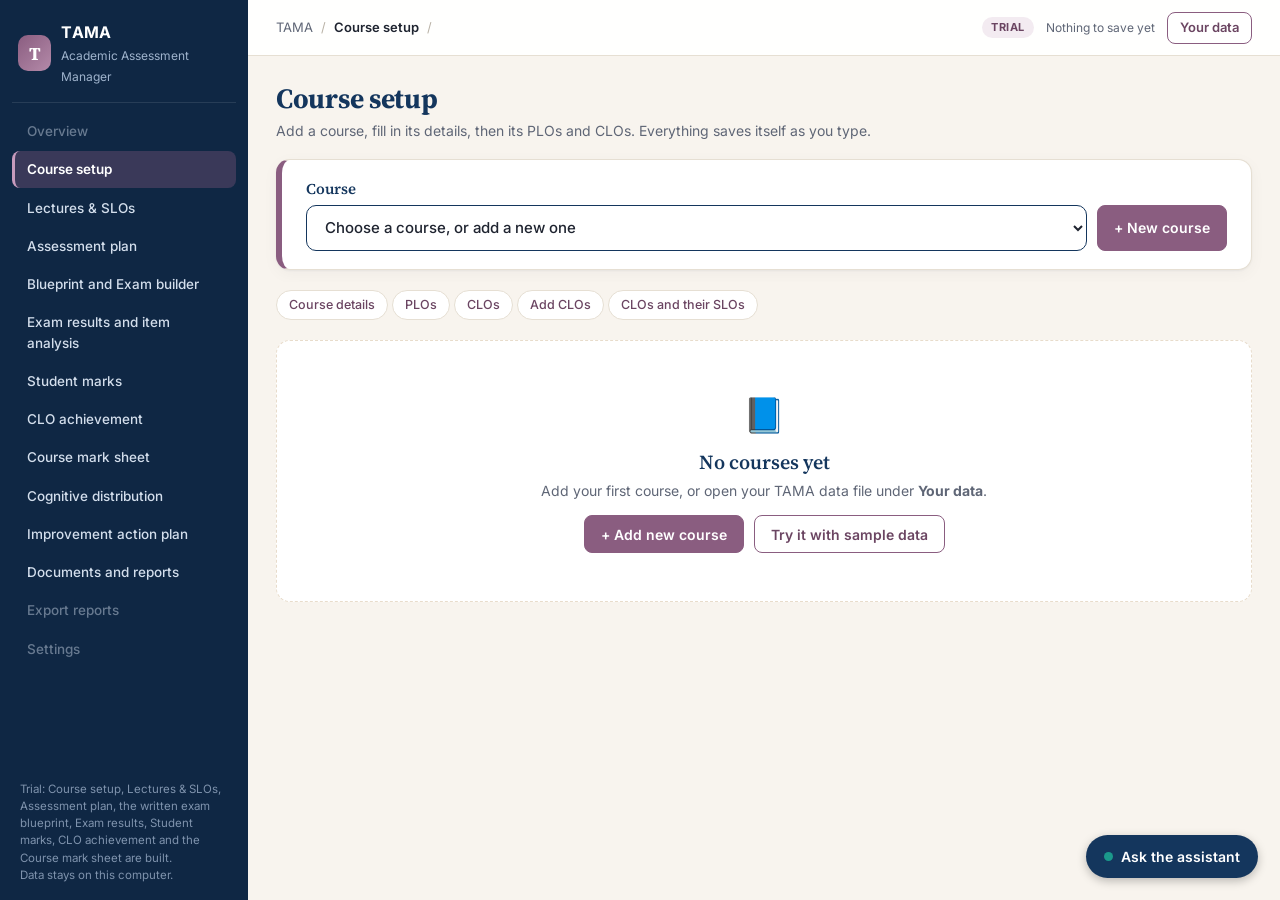
==== course-setup-trial/index.html @ 43a91ff8 "Trial: Documents and reports page Co-Authored-By: Claude Opus 5.5 <noreply@anthropic.com> Claude-Ses" ====
<!doctype html>
<html lang="en">
<head>
<meta charset="utf-8">
<meta name="viewport" content="width=device-width, initial-scale=1">
<title>TAMA</title>
<meta name="description" content="Trial rebuild of TAMA's Course setup page as a standalone website.">
<link rel="preconnect" href="https://fonts.googleapis.com">
<link rel="preconnect" href="https://fonts.gstatic.com" crossorigin>
<link href="https://fonts.googleapis.com/css2?family=Inter:wght@400;500;600;700&family=Source+Serif+4:opsz,wght@8..60,600;8..60,700&display=swap" rel="stylesheet">
<link rel="stylesheet" href="styles.css?v=202611221710">
</head>
<body>
<aside class="side" id="side">
  <div class="brand">
    <div class="logo">T</div>
    <div><b>TAMA</b><span>Academic Assessment Manager</span></div>
  </div>
  <nav class="nav" aria-label="Pages">
    <a class="off" title="Not part of this trial">Overview</a>
    <a href="#course-setup" data-page="course-setup">Course setup</a>
    <a href="#lectures-slos" data-page="lectures-slos">Lectures &amp; SLOs</a>
    <a href="#assessment-plan" data-page="assessment-plan">Assessment plan</a>
    <a href="#exam-blueprint" data-page="exam-blueprint">Blueprint and Exam builder</a>
    <a href="#exam-results" data-page="exam-results">Exam results and item analysis</a>
    <a href="#student-marks" data-page="student-marks">Student marks</a>
    <a href="#clo-achievement" data-page="clo-achievement">CLO achievement</a>
    <a href="#mark-sheet" data-page="mark-sheet">Course mark sheet</a>
    <a href="#cognitive" data-page="cognitive">Cognitive distribution</a>
    <a href="#action-plan" data-page="action-plan">Improvement action plan</a>
    <a href="#documents" data-page="documents">Documents and reports</a>
    <a class="off" title="Not part of this trial">Export reports</a>
    <a class="off" title="Not part of this trial">Settings</a>
  </nav>
  <div class="side-foot">Trial: Course setup, Lectures &amp; SLOs, Assessment plan, the written exam blueprint, Exam results, Student marks, CLO achievement and the Course mark sheet are built.<br>Data stays on this computer.</div>
</aside>
<div class="scrim" onclick="document.body.classList.remove('nav-open')"></div>

<div class="main">
  <header class="top">
    <button class="menu-btn" id="menu-btn" aria-label="Menu">☰</button>
    <div class="crumbs"><span>TAMA</span><span class="sep">/</span><b id="crumb-page">Course setup</b><span class="sep" id="crumb-sep">/</span><span id="crumb-course"></span></div>
    <div class="top-right">
      <span class="trial-tag">Trial</span>
      <span class="save-state" id="save-state"></span>
      <button class="btn sm" id="btn-data">Your data</button>
    </div>
  </header>

  <div class="page">
    <div class="page-head">
      <h1 id="page-title">Course setup</h1>
      <p id="page-sub"></p>
    </div>
    <section class="card picker" id="picker"></section>
    <nav class="jump" id="jump" hidden></nav>
    <div id="content"></div>
  </div>
</div>

<div class="panel-wrap" id="data-panel" hidden>
  <div class="panel" role="dialog" aria-label="Your data">
    <div class="panel-head"><h3>Your data</h3><button class="icon-btn" id="data-close" aria-label="Close">×</button></div>
    <div id="data-body"></div>
  </div>
</div>
<div class="toasts" id="toasts" aria-live="polite"></div>
<button class="help-btn" id="help-btn" title="Not sure how to do something? Get the steps for this page and answers to common questions."><span class="dot"></span>Ask the assistant</button>
<div class="panel-wrap" id="help-wrap" hidden>
  <div class="panel help-panel" role="dialog" aria-label="Ask the assistant">
    <div class="panel-head"><h3>Ask the assistant</h3><button class="icon-btn" id="help-close" aria-label="Close">×</button></div>
    <div id="help-body"></div>
  </div>
</div>

<script src="js/util.js?v=202611221710"></script>
<script src="js/store.js?v=202611221710"></script>
<script src="js/links.js?v=202611221710"></script>
<script src="js/importer.js?v=202611221710"></script>
<script src="js/charts.js?v=202611221710"></script>
<script src="js/app.js?v=202611221710"></script>
<script src="js/plos.js?v=202611221710"></script>
<script src="js/clos.js?v=202611221710"></script>
<script src="js/cloimport.js?v=202611221710"></script>
<script src="js/slos.js?v=202611221710"></script>
<script src="js/slopage.js?v=202611221710"></script>
<script src="js/plan.js?v=202611221710"></script>
<script src="js/blueprint.js?v=202611221710"></script>
<script src="js/questions.js?v=202611221710"></script>
<script src="js/qimport.js?v=202611221710"></script>
<script src="js/bpdownloads.js?v=202611221710"></script>
<script src="js/papertpl.js?v=202611221710"></script>
<script src="js/paperlayout.js?v=202611221710"></script>
<script src="js/qbank.js?v=202611221710"></script>
<script src="js/results.js?v=202611221710"></script>
<script src="js/marks.js?v=202611221710"></script>
<script src="js/charts2.js"></script>
<script src="js/suggest.js?v=202611221710"></script>
<script src="js/marksheet.js?v=202611221710"></script>
<script src="js/cloach.js?v=202611221710"></script>
<script src="js/cognitive.js?v=202611221710"></script>
<script src="js/actionplan.js?v=202611221710"></script>
<script src="js/docs.js?v=202611221710"></script>
<script src="js/helpdata.js?v=202611221710"></script>
<script src="js/ai.js?v=202611221710"></script>
</body>
</html>
---- course-setup-trial/styles.css ----
/* TAMA Course setup trial: navy, mauve and cream, in a clean side-menu platform layout. */
:root {
  --navy: #14365d; --navy-deep: #0f2744; --navy-soft: #2b4a6d;
  --mauve: #8a5d80; --mauve-dark: #6b4562; --mauve-tint: #f3ebf1;
  --cream: #f7f0e6; --cream-soft: #fbf7f1; --sand: #e8dccb;
  --ink: #1f2430; --soft: #5f6676; --line: #e6dfd3; --field: #cdc3b3;
  --card: #ffffff; --filled: #e9f0fa; --page: #f8f4ee;
  --ok: #2f6b4f; --warn: #8a6410;
  --radius: 14px; --shadow: 0 1px 2px rgba(20, 30, 50, .05), 0 4px 16px rgba(20, 30, 50, .04);
  --font: "Inter", "Segoe UI", system-ui, -apple-system, sans-serif;
  --serif: "Source Serif 4", Georgia, "Times New Roman", serif;
  color-scheme: light;
}
* { box-sizing: border-box; }
html, body { margin: 0; background: var(--page); color: var(--ink); font: 14px/1.5 var(--font); }
body { display: flex; min-height: 100vh; }
button, input, select, textarea { font: inherit; color: inherit; }
h1, h2, h3, h4 { margin: 0; }
code { background: var(--cream); padding: 1px 5px; border-radius: 4px; font-size: .9em; }

/* ---------- side menu */
.side { width: 248px; flex: none; background: var(--navy-deep); color: #d3deec; position: sticky; top: 0; height: 100vh; overflow-y: auto; display: flex; flex-direction: column; padding: 0 12px 16px; z-index: 30; }
.brand { display: flex; gap: 10px; align-items: center; padding: 20px 6px 16px; border-bottom: 1px solid rgba(255,255,255,.1); margin-bottom: 10px; }
.brand .logo { width: 36px; height: 36px; border-radius: 10px; background: linear-gradient(135deg, var(--mauve), #b48aa9); color: #fff; display: grid; place-items: center; font: 700 18px var(--serif); }
.brand b { display: block; color: #fff; font-size: 16px; letter-spacing: .02em; }
.brand span { font-size: 12px; color: #9fb3cc; }
.nav { display: flex; flex-direction: column; gap: 2px; }
.nav a { padding: 8px 12px; border-radius: 8px; border-left: 3px solid transparent; font-size: 13.5px; font-weight: 500; text-decoration: none; color: #d3deec; }
.nav a.off { opacity: .45; cursor: not-allowed; }
.nav a.on { background: rgba(138, 93, 128, .35); border-left-color: #c79bbd; color: #fff; font-weight: 600; }
.side-foot { margin-top: auto; font-size: 11.5px; color: #7f93ad; padding: 16px 8px 0; line-height: 1.5; }

/* ---------- top bar and page */
.main { flex: 1; min-width: 0; display: flex; flex-direction: column; }
.top { position: sticky; top: 0; z-index: 20; height: 56px; display: flex; align-items: center; gap: 12px; padding: 0 28px; background: rgba(255,255,255,.92); backdrop-filter: blur(6px); border-bottom: 1px solid var(--line); }
.menu-btn { display: none; border: 0; background: none; font-size: 20px; cursor: pointer; }
.crumbs { display: flex; gap: 8px; align-items: center; color: var(--soft); font-size: 13px; min-width: 0; white-space: nowrap; overflow: hidden; text-overflow: ellipsis; }
.crumbs b { color: var(--ink); font-weight: 600; }
.crumbs .sep { color: #b9b2a6; }
#crumb-course { color: var(--navy); font-weight: 600; overflow: hidden; text-overflow: ellipsis; }
#crumb-course:empty, #crumb-course:empty ~ * { display: none; }
.top-right { margin-left: auto; display: flex; align-items: center; gap: 12px; }
.trial-tag { background: var(--mauve-tint); color: var(--mauve-dark); font-size: 11px; font-weight: 700; padding: 2px 9px; border-radius: 99px; letter-spacing: .05em; text-transform: uppercase; }
.save-state { font-size: 12px; color: var(--soft); white-space: nowrap; }
.page { width: 100%; max-width: 1180px; margin: 0 auto; padding: 26px 28px 80px; }
.page-head { margin-bottom: 18px; }
.page-head h1 { font: 700 28px/1.2 var(--serif); color: var(--navy); letter-spacing: -.01em; }
.page-head p { margin: 4px 0 0; color: var(--soft); }

/* ---------- cards and section heads */
.card { background: var(--card); border: 1px solid var(--line); border-radius: var(--radius); box-shadow: var(--shadow); padding: 22px 24px; margin-bottom: 18px; scroll-margin-top: 70px; }
.sec-head { display: flex; justify-content: space-between; align-items: flex-start; gap: 12px; padding-bottom: 12px; margin-bottom: 16px; border-bottom: 1px solid var(--line); scroll-margin-top: 120px; }
.sec-head h2 { font: 600 20px/1.3 var(--serif); color: var(--navy); }
.sec-head .sub { margin: 3px 0 0; color: var(--soft); font-size: 13px; }
.count { background: var(--cream); color: var(--navy); font-weight: 600; font-size: 12px; border-radius: 99px; padding: 3px 11px; white-space: nowrap; }
h4 { font-size: 13.5px; font-weight: 600; color: var(--navy); margin: 18px 0 8px; }

/* course picker: the one bold element on the page */
.picker { padding: 18px 24px; border-left: 6px solid var(--mauve); }
.picker-lbl { display: block; font: 600 15px var(--serif); color: var(--navy); margin-bottom: 6px; }
.picker-row { display: flex; gap: 10px; }
.picker select { flex: 1; min-width: 0; min-height: 46px; border: 1.5px solid var(--navy); border-radius: 10px; padding: 0 14px; font-size: 15px; font-weight: 500; background: #fff; }
.picker select.chosen { background: var(--filled); }
.jump { position: sticky; top: 56px; z-index: 10; display: flex; gap: 4px; flex-wrap: wrap; padding: 8px 0 10px; margin: -6px 0 10px; background: linear-gradient(var(--page) 80%, transparent); }
.jump a { font-size: 12.5px; font-weight: 500; color: var(--mauve-dark); text-decoration: none; padding: 5px 12px; border-radius: 99px; background: #fff; border: 1px solid var(--line); }
.jump a:hover { border-color: var(--mauve); }

/* ---------- fields */
.grid { display: grid; gap: 12px 16px; margin-bottom: 12px; align-items: start; }
.grid.g1 { grid-template-columns: 1fr; }
.grid.g2 { grid-template-columns: repeat(2, minmax(0, 1fr)); }
.grid.g3 { grid-template-columns: repeat(3, minmax(0, 1fr)); }
.grid.g4 { grid-template-columns: repeat(4, minmax(0, 1fr)); }
.grid.tight { margin: 0; }
.grid.g-plo { grid-template-columns: minmax(120px, 1fr) 3fr auto; align-items: end; margin: 0; }
.grid.g-style { grid-template-columns: minmax(0, 1.3fr) auto minmax(0, 1.6fr); align-items: end; }
.grid.g-mode { grid-template-columns: auto minmax(0, 1fr); align-items: end; }
.grid.g-tg { grid-template-columns: minmax(0, 3fr) minmax(0, 2fr); gap: 20px; }
.fld { display: flex; flex-direction: column; gap: 5px; min-width: 0; }
.fld .lbl { font-size: 12.5px; font-weight: 600; color: var(--ink); letter-spacing: .005em; }
.req { color: var(--mauve); }
.hint { display: inline-grid; place-items: center; width: 15px; height: 15px; border-radius: 50%; background: var(--cream); color: var(--soft); font-size: 10px; font-style: normal; cursor: help; margin-left: 2px; }
.fld input, .fld select, .fld textarea, .cell {
  width: 100%; border: 1.5px solid var(--field); border-radius: 8px; background: #fff; padding: 8px 11px; min-height: 38px;
  transition: background-color .35s ease, border-color .15s ease, box-shadow .15s ease; outline: none; }
.fld textarea { resize: vertical; line-height: 1.5; }
.fld.filled input, .fld.filled select, .fld.filled textarea, .cell.filled, .fld.filled .chips { background: var(--filled); }
.fld input:hover, .fld select:hover, .fld textarea:hover, .cell:hover { border-color: #9a8f80; }
.fld input:focus, .fld select:focus, .fld textarea:focus, .cell:focus { border-color: var(--mauve); box-shadow: 0 0 0 3px rgba(138, 93, 128, .2); }
.fld.copied input, .fld.copied select, .fld.copied textarea { border: 2.5px solid var(--navy); }
.fld.locked input { color: #111; -webkit-text-fill-color: #111; opacity: 1; cursor: not-allowed; border-style: dashed; }
.fld.locked:not(.filled) input { background: var(--filled); color: var(--mauve); }
.fld-btn { display: flex; align-items: flex-end; }
.chips { display: flex; flex-wrap: wrap; gap: 6px; padding: 6px; min-height: 38px; border: 1.5px solid var(--field); border-radius: 8px; transition: background-color .35s ease; }
.chip { border: 1px solid var(--field); background: #fff; border-radius: 99px; padding: 3px 11px; font-size: 12.5px; cursor: pointer; }
.chip.on { background: var(--mauve); border-color: var(--mauve); color: #fff; }
.seg { display: inline-flex; border: 1.5px solid var(--field); border-radius: 9px; overflow: hidden; background: #fff; }
.seg button { border: 0; background: none; padding: 7px 13px; font-size: 13px; cursor: pointer; white-space: nowrap; }
.seg button + button { border-left: 1px solid var(--field); }
.seg button.on { background: var(--mauve); color: #fff; font-weight: 600; }
.mode-box { display: flex; flex-direction: column; gap: 5px; }
.mode-box .lbl { font-size: 12.5px; font-weight: 600; }
.tick { display: inline-flex; gap: 8px; align-items: center; margin: 6px 0; cursor: pointer; }
.tick[hidden] { display: none; }
.tick input { accent-color: var(--mauve); width: 16px; height: 16px; }

/* ---------- buttons */
.btn { display: inline-flex; align-items: center; justify-content: center; gap: 6px; min-height: 38px; padding: 0 16px; border-radius: 8px; border: 1.5px solid var(--mauve); background: #fff; color: var(--mauve-dark); font-weight: 600; cursor: pointer; white-space: nowrap; transition: background .15s, color .15s; text-decoration: none; }
.btn:hover:not(:disabled) { background: var(--mauve); color: #fff; }
.btn.primary { background: var(--mauve); color: #fff; }
.btn.primary:hover { background: var(--mauve-dark); border-color: var(--mauve-dark); }
.btn.ghost { border-color: transparent; background: transparent; }
.btn.ghost:hover { background: var(--mauve-tint); color: var(--mauve-dark); }
.btn.sm { min-height: 32px; padding: 0 12px; font-size: 13px; }
.btn:disabled { opacity: .45; cursor: not-allowed; }
.icon-btn { border: 0; background: none; cursor: pointer; font-size: 15px; padding: 4px 6px; border-radius: 6px; opacity: .6; }
.icon-btn:hover { opacity: 1; background: var(--cream); }
.row-btns { display: flex; gap: 10px; flex-wrap: wrap; align-items: center; margin-top: 10px; }
.row-btns.end { justify-content: flex-end; }
.row-btns.between { justify-content: space-between; align-items: flex-start; }
.file-btn { position: relative; }

/* ---------- messages (text only: no red) */
.note { color: var(--soft); font-size: 13px; margin: 6px 0 10px; }
.muted { color: var(--soft); font-weight: 400; }
.warn-text { color: var(--warn); font-size: 13px; margin: 6px 0; }
.warn-text::before { content: "⚠ "; }
.ok-text { color: var(--ok); font-size: 13px; margin: 6px 0; }
.info-box, .ok-box, .warn-box { display: flex; gap: 12px; align-items: center; justify-content: space-between; flex-wrap: wrap; border-radius: 10px; padding: 10px 14px; margin: 8px 0 12px; font-size: 13px; }
.info-box { background: var(--cream-soft); border: 1px solid var(--sand); }
.ok-box { background: #eef6f1; border: 1px solid #cfe5d8; color: var(--ok); }
.warn-box { display: block; background: #fdf7e8; border: 1px solid #efe0b6; color: var(--warn); }
.warn-box ul { margin: 4px 0 0; padding-left: 20px; }
.copy-box { background: var(--cream-soft); border: 1px solid var(--sand); border-radius: 12px; padding: 14px 16px; margin-bottom: 16px; display: grid; gap: 8px; }
.copy-box .fld { max-width: 520px; }
.add-box { background: var(--cream-soft); border: 1px solid var(--sand); border-radius: 12px; padding: 14px 16px; margin-bottom: 16px; }
.add-title { font-weight: 600; color: var(--navy); margin-bottom: 8px; font-size: 13.5px; }
.empty-state { text-align: center; padding: 48px 20px; background: #fff; border: 1px dashed var(--sand); border-radius: var(--radius); }
.empty-state .empty-icon { font-size: 34px; }
.empty-state h3 { font: 600 20px var(--serif); color: var(--navy); margin: 8px 0 4px; }
.empty-state p { color: var(--soft); margin: 0 0 14px; }
.empty-state .row-btns { justify-content: center; }
.danger-zone summary { cursor: pointer; color: var(--soft); font-size: 13px; padding: 9px 4px; }
.danger-zone[open] { background: var(--cream-soft); border: 1px solid var(--sand); border-radius: 10px; padding: 0 14px 12px; max-width: 460px; }

/* ---------- tables: every column visible, long text wraps, no red */
.tbl { width: 100%; border-collapse: separate; border-spacing: 0; table-layout: fixed; border: 1px solid var(--line); border-radius: 10px; overflow: hidden; margin: 6px 0 8px; font-size: 13px; }
.tbl th { background: var(--cream); color: var(--navy); font-weight: 600; text-align: left; padding: 8px 8px; font-size: 12px; line-height: 1.3; vertical-align: bottom; white-space: normal; word-break: normal; overflow-wrap: anywhere; border-bottom: 1px solid var(--line); }
.tbl td { padding: 5px 6px; border-bottom: 1px solid #f0ebe2; vertical-align: top; overflow-wrap: anywhere; }
.tbl tr:last-child td { border-bottom: 0; }
.tbl td.num, .tbl th.num { text-align: right; }
.tbl td.ctr { text-align: center; vertical-align: middle; }
.tbl td.wrap { white-space: pre-wrap; }
.tbl td.ro { color: var(--ink); padding-top: 9px; }
.tbl tr.total td { font-weight: 600; background: var(--cream-soft); }
.tbl .num-in { text-align: right; padding: 7px 6px; }
.tbl .cell { min-height: 34px; padding: 6px 7px; font-size: 13px; border-width: 1px; border-color: transparent; background: transparent; }
.tbl .cell.filled { background: var(--filled); }
.tbl .cell:not(.filled):not(select) { background: #fff; border-color: var(--line); }   /* empty cells: white box, still clearly typeable */
.tbl .cell:hover { border-color: var(--field); }
.tbl .cell:focus { border-color: var(--mauve); background: #fff; }
.tbl textarea.cell { resize: none; overflow: hidden; line-height: 1.45; display: block; }
.tbl select.cell { padding: 6px 2px; }
.tbl input.cell::-webkit-calendar-picker-indicator { display: none !important; }
.tbl input.cell[list] { text-overflow: clip; }
.tbl td.num:first-child { color: var(--soft); padding-top: 11px; }
.locked-id { display: block; padding: 7px 6px; font-weight: 600; color: #111; }
.confirm-row td { background: #fdf7e8; }
.tbl select.cell.no-clo, .no-clo-text { color: var(--mauve); font-weight: 700; }
.nc-tick { accent-color: var(--mauve); width: 17px; height: 17px; margin-top: 8px; }
.nav a[href] { cursor: pointer; }
.nav a:not(.on):not(.off):hover { background: rgba(255,255,255,.08); }
.confirm-row .btn { margin-left: 6px; }
.raw { max-height: 360px; overflow: auto; margin: 6px 0 12px; }
.raw .tbl { table-layout: auto; }

/* ---------- Add CLOs box */
.add-clos > summary { list-style: none; cursor: pointer; font: 600 17px var(--serif); color: var(--navy); display: flex; align-items: center; gap: 10px; }
.add-clos > summary::-webkit-details-marker { display: none; }
.add-clos > summary .plus { width: 28px; height: 28px; display: grid; place-items: center; border-radius: 8px; background: var(--mauve); color: #fff; font: 600 16px var(--font); }
.add-clos > summary .muted { font: 400 13px var(--font); }
.add-clos[open] > summary { margin-bottom: 14px; padding-bottom: 12px; border-bottom: 1px solid var(--line); }
.tabs { display: flex; gap: 4px; border-bottom: 1px solid var(--line); margin-bottom: 14px; flex-wrap: wrap; }
.tabs button { border: 0; background: none; padding: 9px 14px; cursor: pointer; font-weight: 500; color: var(--soft); border-bottom: 2.5px solid transparent; margin-bottom: -1px; }
.tabs button.on { color: var(--mauve-dark); border-bottom-color: var(--mauve); font-weight: 600; }
.drop { border: 1.5px dashed var(--field); border-radius: 12px; padding: 18px; text-align: center; background: var(--cream-soft); margin: 10px 0; display: flex; gap: 10px; align-items: center; justify-content: center; flex-wrap: wrap; }
.drop.over { border-color: var(--mauve); background: var(--mauve-tint); }

/* ---------- charts */
.charts { margin-top: 14px; }
.chart-card { border: 1px solid var(--line); border-radius: 12px; padding: 14px 16px; background: #fff; min-width: 0; }
.chart-title { font-weight: 600; font-size: 13.5px; color: var(--navy); margin-bottom: 6px; }
.chart-title span { color: var(--soft); font-weight: 400; }
.chart-empty { color: var(--soft); font-size: 13px; padding: 16px; border: 1px dashed var(--line); border-radius: 12px; }
.donut-wrap { display: flex; align-items: center; gap: 12px; }
.donut { width: 210px; max-width: 55%; flex: none; }
.donut-total { font: 700 22px var(--serif); fill: var(--navy); }
.chart-lbl { font-size: 11px; fill: #3b4a5f; }
.legend { list-style: none; padding: 0; margin: 0; font-size: 12.5px; display: grid; gap: 4px; }
.legend .dot { display: inline-block; width: 10px; height: 10px; border-radius: 50%; margin-right: 7px; vertical-align: -1px; }
.bars { width: 100%; height: auto; }
.bars .gl { stroke: #ece6dc; }
.bars .axis { font-size: 11.5px; fill: #3b4a5f; }
.axis-title { text-align: center; font-size: 12px; color: var(--soft); }

/* ---------- data panel and toasts */
.panel-wrap { position: fixed; inset: 0; background: rgba(15, 39, 68, .35); z-index: 50; display: flex; justify-content: flex-end; }
.panel-wrap[hidden] { display: none; }
.panel { width: min(440px, 100%); height: 100%; overflow-y: auto; background: #fff; padding: 22px 24px; box-shadow: -8px 0 30px rgba(0,0,0,.12); }
.panel-head { display: flex; justify-content: space-between; align-items: center; margin-bottom: 8px; }
.panel-head h3 { font: 600 20px var(--serif); color: var(--navy); }
.panel h4 { margin-top: 20px; }
.panel .btn { margin: 4px 6px 4px 0; }
.panel-box { background: var(--cream-soft); border: 1px solid var(--sand); border-radius: 10px; padding: 10px 14px; }
.toasts { position: fixed; right: 20px; bottom: 20px; display: flex; flex-direction: column; gap: 8px; z-index: 60; max-width: min(420px, calc(100vw - 32px)); }
.toast { display: flex; gap: 10px; align-items: flex-start; background: var(--navy); color: #fff; border-radius: 10px; padding: 11px 12px 11px 14px; box-shadow: 0 8px 24px rgba(0,0,0,.18); font-size: 13px; animation: tin .2s ease; transition: opacity .5s, transform .5s; }
.toast.warn { background: #5b4313; }
.toast.out { opacity: 0; transform: translateY(6px); }
.toast .ti { flex: none; width: 20px; height: 20px; border-radius: 50%; display: grid; place-items: center; background: rgba(255,255,255,.18); font-weight: 700; font-size: 12px; }
.toast button { margin-left: auto; border: 0; background: none; color: #fff; opacity: .7; cursor: pointer; font-size: 16px; line-height: 1; }
@keyframes tin { from { opacity: 0; transform: translateY(8px); } }

/* ---------- Assessment plan */
.grid.g-tot { grid-template-columns: minmax(0, 200px) minmax(0, 1fr); align-items: start; }
.warn-text.inline { display: inline; margin: 0 0 0 6px; }
.tot-line { margin: 8px 0 0; font-size: 13px; }
.tbl .calc { display: block; padding: 7px; color: var(--ink); font-size: 13px; }
.tbl tr.total-row td { background: var(--cream-soft); font-size: 13px; padding-top: 9px; padding-bottom: 9px; }
.tbl tr.new-row td { background: #fcfbf8; }
.tbl td.b { font-weight: 700; }
.plan-tbl th.mth { font-size: 12px; line-height: 1.25; text-align: center; word-break: normal; overflow-wrap: break-word; }
.plan-wrap { position: relative; }
.plan-wrap.scroll { overflow-x: auto; border-radius: 10px; cursor: grab; scrollbar-width: thin; }
.plan-wrap.scroll.dragging { cursor: grabbing; user-select: none; }
.plan-wrap.scroll .plan-tbl { margin: 0; overflow: visible; }
.plan-tbl.scroll th.mth { vertical-align: bottom; padding: 8px 10px; }
.plan-tbl .stick { position: sticky; z-index: 1; background: #fff; }
.plan-tbl th.stick { background: var(--cream); z-index: 2; }
.plan-tbl .stick-last { box-shadow: 6px 0 6px -4px rgba(20, 54, 93, .18); }
.plan-tbl.vertical th.mth { height: 210px; vertical-align: bottom; padding: 6px 2px; }
.plan-tbl.vertical th.mth span { writing-mode: vertical-rl; transform: rotate(180deg); display: inline-block; max-height: 200px; text-align: left; line-height: 1.15; white-space: normal; }
.scroll-hint { margin-top: 4px; }
.plan-tbl .words { word-break: normal; overflow-wrap: break-word; hyphens: manual; }   /* whole words, never split letters */
.plan-tbl td, .plan-tbl th { padding-left: 4px; padding-right: 4px; }
.plan-tbl td.tk { vertical-align: middle; }
.plan-tbl input[type=checkbox], .ptick { accent-color: var(--mauve); width: 18px; height: 18px; cursor: pointer; }
.plan-tbl tbody tr:hover td { background: var(--cream-soft); }
.cols-grid { margin-top: 4px; }
.col-box { border: 1px solid var(--line); border-radius: 10px; padding: 12px 14px; background: #fff; }
.col-box h4 { margin: 0 0 8px; }
.sum-grid { align-items: start; }
.sum-box { border: 1px solid var(--line); border-radius: 10px; padding: 0 12px; margin: 8px 0; background: #fff; }
.sum-box > summary { cursor: pointer; padding: 10px 0; font-weight: 600; color: var(--navy); }
.sum-box[open] > summary { border-bottom: 1px solid var(--line); margin-bottom: 8px; }
.sum-box .tbl { margin-bottom: 10px; }
.sum-tbl { table-layout: auto; }
.sum-tbl td, .sum-tbl th { font-size: 13px; word-break: normal; overflow-wrap: normal; }
.sum-tbl.kind-tbl { table-layout: fixed; }
.sum-tbl select.cell { font-size: 12px; }

/* ---------- Ask the assistant */
.help-btn { position: fixed; right: max(22px, env(safe-area-inset-right, 0px)); bottom: max(22px, env(safe-area-inset-bottom, 0px)); z-index: 40; display: inline-flex; align-items: center; gap: 8px; border: 0; border-radius: 24px; padding: 11px 18px; background: var(--navy); color: #fff; font-weight: 600; box-shadow: 0 3px 10px rgba(0,0,0,.25); cursor: pointer; }
.help-btn:hover { background: #1f5f8b; }
.help-btn .dot { width: 9px; height: 9px; border-radius: 50%; background: #1b998b; }
body.panel-open .help-btn { display: none; }
.toasts { bottom: 78px; }
.help-panel { width: min(560px, 100%); }
.help-steps { padding-left: 20px; margin: 0; display: grid; gap: 4px; }
.faq { border: 1px solid var(--line); border-radius: 10px; padding: 0 12px; margin: 6px 0; background: #fff; }
.faq summary { cursor: pointer; padding: 9px 0; font-weight: 500; }
.faq p { margin: 0 0 10px; color: var(--ink); }
.faq[open] { background: var(--cream-soft); }
.help-hits { display: grid; gap: 8px; margin: 10px 0; }
.hit { border-left: 3px solid var(--mauve); padding: 4px 0 4px 12px; }
.hit p { margin: 4px 0 0; }
.hit-page { display: block; color: var(--mauve); font-size: 12px; }
.ai-answer { background: var(--mauve-tint); border-radius: 10px; padding: 12px 14px; margin: 10px 0; }
.ai-answer div { margin-top: 6px; }

/* topics: the 'Not covered' word next to the tick shows on phones only */
.nc-lab { display: inline-flex; align-items: center; gap: 6px; cursor: pointer; }
.nc-word { display: none; font-size: 12px; }

/* ---------- narrow screens */
@media (max-width: 1000px) {
  .grid.g4 { grid-template-columns: repeat(2, minmax(0, 1fr)); }
  .grid.g-tg, .grid.g-style, .grid.g-mode { grid-template-columns: minmax(0, 1fr); }
}
@media (max-width: 860px) {
  .side { position: fixed; left: 0; top: 0; transform: translateX(-100%); transition: transform .2s; }
  body.nav-open .side { transform: none; }
  body.nav-open .scrim { position: fixed; inset: 0; background: rgba(0,0,0,.3); z-index: 25; }
  .menu-btn { display: block; }
  .top { padding: 0 16px; }
  .page { padding: 18px 16px 80px; }
  .grid.g3, .grid.g2, .grid.g-plo { grid-template-columns: minmax(0, 1fr); }
  .btn { white-space: normal; text-align: center; }
  .card { padding: 18px 16px; }
  .save-state { display: none; }
  .picker-row { flex-direction: column; }
  .tbl { font-size: 12px; }
  .link-tbl col { width: auto !important; }
  .link-tbl col:nth-child(3) { width: 26% !important; }
  .tbl th, .tbl td { padding-left: 4px; padding-right: 4px; }
  .clo-tbl, .clo-tbl tbody, .clo-tbl tr, .clo-tbl td { display: block; width: 100%; }
  .clo-tbl colgroup, .clo-tbl thead, .clo-tbl tr[hidden] { display: none; }
  .clo-tbl tr[data-i] { display: grid; grid-template-columns: repeat(3, 1fr); gap: 4px; padding: 8px; border-bottom: 1px solid var(--line); }
  .clo-tbl tr[data-i] td:nth-child(4) { grid-column: 1 / -1; }
  .slo-tbl, .slo-tbl tbody, .slo-tbl tr, .slo-tbl td { display: block; width: 100%; }
  .slo-tbl colgroup, .slo-tbl thead, .slo-tbl tr[hidden] { display: none; }
  .slo-tbl tr[data-i] { display: grid; grid-template-columns: 1fr 1fr 1fr auto; gap: 4px 6px; padding: 8px 4px; border-bottom: 1px solid var(--line); }
  .slo-tbl tr[data-i] td { border: 0; padding: 0; }
  .slo-tbl tr[data-i] td:nth-child(2) { order: 1; } .slo-tbl tr[data-i] td:nth-child(4) { order: 2; } .slo-tbl tr[data-i] td:nth-child(8) { order: 3; } .slo-tbl tr[data-i] td:nth-child(9) { order: 4; align-self: end; }
  .slo-tbl tr[data-i] td:nth-child(1) { order: 5; grid-column: 1 / 2; } .slo-tbl tr[data-i] td:nth-child(3) { order: 6; grid-column: 2 / -1; }
  .slo-tbl tr[data-i] td:nth-child(5) { order: 7; grid-column: 1 / -1; }
  .slo-tbl tr[data-i] td:nth-child(6) { order: 8; grid-column: 1 / 3; } .slo-tbl tr[data-i] td:nth-child(7) { order: 9; grid-column: 3 / -1; }
  .slo-tbl td[data-l]::before { content: attr(data-l); display: block; font-size: 11px; color: var(--muted, #666); margin-bottom: 2px; }
  .slo-tbl tr.confirm-row:not([hidden]) { display: block; padding: 8px 4px; }
  .seg { display: flex; flex-wrap: wrap; max-width: 100%; }
  .seg button { white-space: normal; flex: 1 1 auto; }
  .seg button + button { border-left: 0; border-top: 1px solid var(--field); }
  .top-tbl, .top-tbl tbody, .top-tbl tr, .top-tbl td { display: block; width: 100%; }
  .top-tbl colgroup, .top-tbl thead { display: none; }
  .top-tbl tr[data-t] { display: grid; grid-template-columns: 1fr auto; gap: 4px 8px; padding: 8px 4px; border-bottom: 1px solid var(--line); }
  .top-tbl tr[data-t] td { border: 0; padding: 0; }
  .top-tbl tr[data-t] td[data-l] { grid-column: 1 / -1; }
  .top-tbl td.ro { font-weight: 600; }
  .top-tbl td[data-l]::before { content: attr(data-l); display: block; font-size: 11px; color: var(--muted, #666); margin-bottom: 2px; }
  .top-tbl .nc-word { display: inline; }
  .top-tbl td[data-l] .cell, .slo-tbl td[data-l] .cell { border: 1px solid var(--line); border-radius: 6px; min-height: 34px; }
  .top-tbl tr[data-t]:not(.nc-on) td[data-l] { display: none; }
  .grid.g-tot { grid-template-columns: 1fr; }
  .g-tbl, .g-tbl tbody, .g-tbl tr, .g-tbl td, .f-tbl, .f-tbl tbody, .f-tbl tr, .f-tbl td, .plan-tbl, .plan-tbl tbody, .plan-tbl tr, .plan-tbl td, .sum-tbl, .sum-tbl tbody, .sum-tbl tr, .sum-tbl td { display: block; width: 100%; }
  .g-tbl colgroup, .g-tbl thead, .f-tbl colgroup, .f-tbl thead, .plan-tbl colgroup, .plan-tbl thead, .sum-tbl colgroup, .sum-tbl thead, .g-tbl tr[hidden], .f-tbl tr[hidden] { display: none; }
  .g-tbl tr[data-i] { display: grid; grid-template-columns: 64px 1fr 1fr 40px; gap: 4px 6px; padding: 8px 4px; border-bottom: 1px solid var(--line); background: none; }
  .g-tbl tr[data-i] td { border: 0; padding: 0; background: none; }
  .g-tbl tr[data-i] td:nth-child(1) { grid-column: 1; grid-row: 1; } .g-tbl tr[data-i] td:nth-child(2) { grid-column: 2 / 4; grid-row: 1; } .g-tbl tr[data-i] td:nth-child(8) { grid-column: 4; grid-row: 1; align-self: end; }
  .g-tbl tr[data-i] td:nth-child(3) { grid-column: 1 / -1; grid-row: 2; }
  .g-tbl tr[data-i] td:nth-child(4) { grid-column: 1 / 3; grid-row: 3; } .g-tbl tr[data-i] td:nth-child(5) { grid-column: 3 / 5; grid-row: 3; }
  .g-tbl tr[data-i] td:nth-child(6) { grid-column: 1 / 3; grid-row: 4; } .g-tbl tr[data-i] td:nth-child(7) { grid-column: 3 / 5; grid-row: 4; }
  .f-tbl tr.new-row td, .g-tbl tr.new-row td { background: none; }
  .g-tbl tr.total-row { display: flex; gap: 10px; padding: 8px 4px; } .g-tbl tr.total-row td { width: auto; padding: 0; background: none; } .g-tbl tr.total-row td:empty, .g-tbl tr.total-row td:nth-child(1), .g-tbl tr.total-row td:nth-child(3), .g-tbl tr.total-row td:nth-child(4), .g-tbl tr.total-row td:nth-child(7) { display: none; }
  .f-tbl tr[data-i] { display: grid; grid-template-columns: 1fr auto; gap: 4px 6px; padding: 8px 4px; border-bottom: 1px solid var(--line); }
  .f-tbl tr[data-i] td { border: 0; padding: 0; } .f-tbl tr[data-i] td:nth-child(1), .f-tbl tr[data-i] td:nth-child(2), .f-tbl tr[data-i] td:nth-child(3) { grid-column: 1; } .f-tbl tr[data-i] td:nth-child(4) { grid-column: 2; grid-row: 1; align-self: end; }
  .plan-tbl tr[data-i] { display: flex; flex-wrap: wrap; gap: 4px 12px; padding: 10px 4px; border-bottom: 1px solid var(--line); }
  .plan-tbl tr[data-i] td { border: 0; padding: 0; width: auto; background: none !important; }
  .plan-tbl tr[data-i] td:first-child { display: none; }
  .plan-tbl tr[data-i] td.wrap { flex-basis: 100%; }
  .plan-tbl td.tk { display: inline-flex; flex-direction: row-reverse; align-items: center; gap: 6px; font-size: 12px; border: 1px solid var(--line) !important; border-radius: 8px; padding: 4px 8px !important; }
  .plan-tbl td.tk::before { content: attr(data-l); }
  .sum-tbl tr { padding: 6px 4px; border-bottom: 1px solid var(--line); }
  .sum-tbl td { border: 0; padding: 1px 0; }
  .g-tbl td[data-l]::before, .f-tbl td[data-l]::before, .plan-tbl td.ro[data-l]:not([data-l=""])::before, .sum-tbl td[data-l]::before { content: attr(data-l); display: block; font-size: 11px; color: var(--muted, #666); margin-bottom: 2px; }
  .sum-tbl td[data-l]::before { display: inline; margin-right: 6px; }
  .sum-tbl td[data-l]::after { content: ""; }
  .donut-wrap { flex-direction: column; }
}
@media (max-width: 560px) { .grid.g4 { grid-template-columns: 1fr; } .crumbs > span:first-child, .crumbs > .sep:first-of-type { display: none; } }

.sum-one { max-width: 760px; }
.ct-wrap.scroll { overflow-x: auto; }
.sum-tbl.clo-types { table-layout: fixed; width: 100%; }
.sum-tbl.clo-types th.mth { height: 200px; vertical-align: bottom; padding: 6px 2px; text-align: center; }
.sum-tbl.clo-types th.mth span { writing-mode: vertical-rl; transform: rotate(180deg); display: inline-block; max-height: 190px; text-align: left; line-height: 1.15; white-space: normal; }
.sum-tbl.clo-types td.c { text-align: center; white-space: nowrap; padding-left: 2px; padding-right: 2px; }
.sum-tbl.clo-types td, .sum-tbl.clo-types th { overflow-wrap: break-word; }
@media (max-width: 760px) { .sum-tbl.clo-types { min-width: 0 !important; } .ct-wrap.scroll { overflow-x: visible; } .sum-tbl.clo-types td.c { text-align: left; } }
/* Assessment plan on medium windows: the side menu folds away (☰) so the wide plan tables fit without dragging */
@media (min-width: 861px) and (max-width: 1150px) {
  body[data-page="assessment-plan"] .side, body[data-page="exam-blueprint"] .side { position: fixed; left: 0; top: 0; transform: translateX(-100%); transition: transform .2s; }
  body[data-page="assessment-plan"].nav-open .side, body[data-page="exam-blueprint"].nav-open .side { transform: none; }
  body[data-page="assessment-plan"].nav-open .scrim, body[data-page="exam-blueprint"].nav-open .scrim { position: fixed; inset: 0; background: rgba(0,0,0,.3); z-index: 25; }
  body[data-page="assessment-plan"] .menu-btn, body[data-page="exam-blueprint"] .menu-btn { display: block; }
}
/* Assessment plan: bar chart of how many outcomes each assessment covers */
.bar-chart { border: 1px solid var(--line); border-radius: 12px; padding: 12px 16px; background: #fff; max-width: 900px; }
.bc-row { display: grid; grid-template-columns: minmax(140px, 34%) 1fr 104px; gap: 12px; align-items: center; padding: 5px 0; }
.bc-name { font-size: 13px; line-height: 1.3; }
.bc-track { height: 12px; background: var(--cream); border-radius: 7px; overflow: hidden; }
.bc-track i, .bc-key i { display: block; height: 100%; border-radius: 7px; min-width: 0; }
.bar-chart i.p { background: var(--mauve); } .bar-chart i.t { background: var(--navy); } .bar-chart i.o { background: #9aa3b2; }
.bc-num { font-weight: 600; color: var(--navy); font-size: 13px; text-align: right; white-space: nowrap; }
.bc-num small { font-weight: 400; color: var(--soft); }
.bc-key { display: flex; gap: 16px; flex-wrap: wrap; margin-top: 8px; padding-top: 8px; border-top: 1px solid var(--line); font-size: 12px; color: var(--soft); }
.bc-key span { display: inline-flex; align-items: center; gap: 6px; } .bc-key i { width: 12px; height: 12px; border-radius: 3px; }
@media (max-width: 760px) { .bc-row { grid-template-columns: 1fr auto; gap: 4px 10px; } .bc-name { grid-column: 1 / -1; } }
/* Assessment plan: total cards */
.kcards { display: grid; grid-template-columns: repeat(3, minmax(0, 1fr)); gap: 14px; max-width: 900px; margin-bottom: 6px; }
.kcard { border: 1px solid var(--line); border-radius: 12px; padding: 14px 16px; background: #fff; }
.kcard .lab { font-size: 13px; color: var(--soft); font-weight: 600; }
.kcard .big { font: 700 30px/1.2 var(--serif); color: var(--navy); margin-top: 4px; }
.kcard .big small { font: 500 14px var(--font); color: var(--soft); }
.kbar { height: 8px; border-radius: 6px; background: var(--cream); margin: 10px 0 6px; overflow: hidden; }
.kbar i { display: block; height: 100%; border-radius: 6px; }
.kcard.p .kbar i { background: var(--mauve); } .kcard.t .kbar i { background: var(--navy); } .kcard.a .kbar i { background: var(--ok); }
.kcard .pct { font-size: 12px; color: var(--soft); }
@media (max-width: 760px) { .kcards { grid-template-columns: minmax(0, 1fr); } }
.bc-head { display: flex; align-items: center; justify-content: space-between; gap: 10px; flex-wrap: wrap; max-width: 900px; margin: 20px 0 10px; }
.bc-head h4 { margin: 0; }
.bc-dl { display: flex; gap: 8px; flex-wrap: wrap; }
.bc-dl .btn { font-size: 12px; padding: 3px 10px; min-height: 0; line-height: 1.5; border-radius: 8px; }
.bc-dl { align-items: center; }
.bc-dl .seg.sm button { font-size: 12px; padding: 3px 10px; }
.bc-tbl { max-width: 900px; }
.bc-tbl th.num, .bc-tbl td.num { text-align: right; }
/* short definitions above the Summative and Formative tables */
.def-box { background: var(--mauve-tint); border-left: 3px solid var(--mauve); border-radius: 8px; padding: 9px 14px; margin: 4px 0 14px; font-size: 13px; line-height: 1.5; }
.def-box b { color: var(--navy); }
.def-box .ex { display: block; color: var(--soft); margin-top: 3px; }
/* CLO x assessment summary: each count in its own small box so neighbours never run together */
.clo-types .pill { display: inline-block; min-width: 30px; padding: 2px 4px; border-radius: 6px; font-size: 12px; font-weight: 600; line-height: 1.3; text-align: center; }
.clo-types .pill.l1 { background: #f3ebf1; color: #6b4562; }
.clo-types .pill.l2 { background: #dcc6d6; color: #4f3048; }
.clo-types .pill.l3 { background: #8a5d80; color: #fff; }

/* ---------- Blueprint for written exams */
body[data-page="exam-blueprint"] .bp-wrap { overflow-x: auto; }
.bp-tbl th.bx-h { text-align: center; vertical-align: bottom; font-size: 12px; line-height: 1.25; padding: 6px 4px; border-left: 2px solid #fff; }
.bp-tbl th.bx-t { text-align: center; font-size: 11px; padding: 4px 0; }
.bp-tbl th.g1, .bp-tbl td.g1 { background-color: #fbf8f3; }
.bp-tbl th.bx-h.g1, .bp-tbl th.bx-t.g1 { background: #efe5d6; }
.bp-tbl td.bx { padding: 4px 0; vertical-align: middle; }
.bp-tbl td.bx.first, .bp-tbl th.bx-t:nth-child(3n+1) { border-left: 2px solid var(--line); }
.bp-tbl td.bx.inplan { background: #e8d3e2; }
.bp-tbl .words, .bp-w .words, .bp-out .words { word-break: normal; overflow-wrap: break-word; }
.bx-key { font-size: 12px; color: var(--soft); margin-top: 4px; }
.bx-key i { display: inline-block; width: 14px; height: 12px; border-radius: 3px; vertical-align: -1px; margin-right: 6px; }
.bx-key i.inplan { background: #e8d3e2; border: 1px solid #dcc6d6; }
.bp-exam { align-items: end; }
.kcard.bp-actual { padding: 8px 14px; } .kcard.bp-actual .big { font-size: 24px; }
.bp-live { display: flex; gap: 22px; align-items: center; flex-wrap: wrap; border: 1px solid var(--line); border-radius: 12px; padding: 12px 16px; margin: 4px 0 14px; background: var(--cream-soft); font-size: 13px; }
.bp-live .big { font: 700 28px/1.1 var(--serif); color: var(--navy); }
.bp-live .lab { color: var(--soft); font-size: 12px; font-weight: 600; }
.bp-live .lv { flex: 1; min-width: 150px; } .bp-live .lv-h { display: flex; justify-content: space-between; }
.bp-live .pct { font-size: 11px; color: var(--soft); }
.pill { display: inline-block; font-size: 12px; font-weight: 600; padding: 2px 10px; border-radius: 12px; }
.pill.ok { background: #d8f0e2; color: var(--ok); } .pill.warn { background: #fde7c2; color: var(--warn); }
.bp-th { margin: 6px 0 4px; }
.bp-min td { padding: 3px 6px; } .bp-min .cell { width: 100%; }
.bp-w td.ctr { vertical-align: middle; padding: 3px 2px; }
.bp-w th.ctr { text-align: center; font-size: 11px; }
.bp-w .wcell { width: 40px; text-align: center; border: 1.5px solid rgba(0,0,0,.12); border-radius: 6px; padding: 4px 2px; background: #fff; font-weight: 600; }
.bp-w .lock { color: #9aa0a6; }
.bp-w td.tot { background: #d5dde8; color: var(--navy); } .bp-w td.tot.bad { background: #fde7c2; color: var(--warn); }
.bp-ov td.cov { background: #e3f3e9; color: #1b4332; font-weight: 600; }
.bp-ov tr.total td.cov { background: #c9e9d5; }
.kcards.four { grid-template-columns: repeat(4, minmax(0, 1fr)); }
.kcards.four .kcard .big { font-size: 26px; }
.ok-line { color: var(--ok); font-size: 13px; margin: 8px 0; }
.bp-out td.t-bad { background: #fde7c2; color: var(--warn); } .bp-out td.t-ok { background: #d8f0e2; color: var(--ok); }
.bp-det td, .bp-det th { font-size: 12px; white-space: nowrap; }
@media (max-width: 760px) { .kcards.four { grid-template-columns: repeat(2, minmax(0, 1fr)); } .bp-exam { grid-template-columns: minmax(0, 1fr); } }
/* Blueprint: question mapping */
.qm-h { font: 600 17px var(--serif); color: var(--navy); margin: 18px 0 8px; }
.chips { display: flex; flex-wrap: wrap; gap: 6px; padding: 4px 0; }
.chip { display: inline-flex; align-items: center; gap: 5px; border: 1.5px solid var(--field); border-radius: 16px; padding: 3px 10px; font-size: 13px; cursor: pointer; background: #fff; }
.chip.on { background: var(--filled); border-color: #b9cbe6; }
.chip input { margin: 0; }
.qd-pic { max-height: 70px; border-radius: 6px; border: 1px solid var(--line); }
.qm-print { display: flex; gap: 8px; align-items: center; flex-wrap: wrap; margin: 6px 0; } .qm-print b { min-width: 96px; color: var(--navy); }
.qm-list tr.other td { color: var(--soft); }
.qm-list td, .qm-list th { font-size: 12.5px; }
.tick-line { display: flex; gap: 8px; align-items: center; font-size: 13px; margin: 6px 0; }
.qm-multi table { margin-top: 8px; background: #fff; }
.qm-k { margin: 6px 0 10px; }
.chip input[type=checkbox] { all: revert; margin: 0; width: auto; height: auto; }
.fld > .chips { border: 0; padding: 2px 0; }
@media (min-width: 761px) { .fld > .seg { align-self: flex-start; } }
.qx-tbl { min-width: 1800px; } .qx-tbl td { padding: 3px 4px; } .qx-tbl .cell { font-size: 12.5px; }
/* Blueprint: downloads */
.rep-prev { width: 100%; height: 720px; border: 1px solid var(--line); border-radius: 8px; background: #fff; margin-top: 8px; }
/* Blueprint: one test at a time (Dania 2026-11-19) */
.bp-tbl.one th.bx-t { font-size: 12.5px; padding: 6px 4px; }
.bp-tbl.one th.bx-h { font-size: 14px; }
.bp-tbl td.bx.off { background: #eceff3; }
.bp-tbl tr.locked td.ro { color: var(--soft); }
.bp-tbl td.bx input:disabled { opacity: .45; cursor: not-allowed; }
.bx-key { display: flex; gap: 18px; flex-wrap: wrap; }
.bx-key i.off { background: #eceff3; border: 1px solid #d8dde4; }
.bp-mh { margin-top: 18px; }
.bp-min .cell.need { border-color: #d9a441; background: #fff7e6; }
.bp-min td.fixed-min { font-weight: 600; color: var(--navy); padding-left: 14px; }
/* Blueprint: weights in the first table (Dania 2026-11-19) */
.bp-how ul { margin: 6px 0 0 18px; padding: 0; line-height: 1.6; }
.bp-tbl .wcell { width: 46px; text-align: center; border: 1.5px solid rgba(0,0,0,.15); border-radius: 6px; padding: 5px 2px; background: #fff; font-weight: 600; font: inherit; font-weight: 600; }
.bp-tbl .lock { color: #9aa0a6; }
.bp-tbl td.wtot { background: #d5dde8; color: var(--navy); vertical-align: middle; } .bp-tbl td.wtot.bad { background: #fde7c2; color: var(--warn); } .bp-tbl td.wtot.off { background: #eceff3; }
.bp-tbl tr.over td.bx.inplan { background: #f6dcc0; }
/* Exam builder: smaller tabs */
.tabs.sub-tabs { margin: 10px 0 6px; border-bottom: 1px solid var(--line); }
.tabs.sub-tabs button { font-size: 13.5px; padding: 7px 12px; }
.tabs.sub-tabs .cnt { display: inline-block; min-width: 18px; padding: 0 6px; border-radius: 9px; background: var(--mauve-tint); color: var(--navy); font-size: 11.5px; margin-left: 4px; }
/* Print: the faculty's template */
#tpl-box { margin-top: 14px; }
.tpl-how { margin: 4px 0 8px 18px; padding: 0; font-size: 13px; line-height: 1.6; }
.tpl-how code { background: var(--mauve-tint); border-radius: 4px; padding: 0 4px; font-size: 12px; }
.tpl-scope { display: inline-flex; margin: 0; }
.tpl-saved { display: flex; gap: 10px; align-items: center; justify-content: space-between; border: 1px solid var(--line); border-radius: 8px; padding: 6px 10px; margin: 6px 0; font-size: 13px; background: #fff; }
.tpl-hdr { display: block; max-width: 100%; max-height: 160px; border: 1px dashed var(--field); border-radius: 6px; margin: 4px 0; background: #fff; }
.pi-box { margin-top: 14px; } .pi-box h4 { margin: 0 0 4px; }
/* Print: the information boxes and the design of the top of the paper */
.pi-row { display: grid; grid-template-columns: minmax(0, 1fr) minmax(0, 2fr) auto; gap: 8px; margin: 6px 0; align-items: center; }
.pi-auto { font-size: 12.5px; padding-left: 4px; }
.pl-box { margin-top: 14px; } .pl-sec { border-top: 1px solid var(--line); padding-top: 8px; margin-top: 8px; } .pl-sec h5 { margin: 0 0 6px; font-size: 13.5px; color: var(--navy); }
.pl-row { display: flex; flex-wrap: wrap; gap: 8px; align-items: center; margin: 6px 0; } .pl-row > input[type=text] { flex: 1 1 260px; min-width: 0; } .pl-row select { width: auto; }
.pl-row.logo img { height: 44px; max-width: 140px; object-fit: contain; border: 1px solid var(--line); border-radius: 6px; background: #fff; padding: 2px; }
.pl-mv { display: inline-flex; gap: 4px; } .pl-mv .btn { padding: 3px 9px; }
.seg.mini button { padding: 4px 10px; font-size: 12.5px; }
.pl-col { display: inline-flex; gap: 8px; align-items: center; font-size: 13px; } .pl-col input[type=color] { width: 40px; height: 28px; border: 1px solid var(--field); border-radius: 6px; padding: 0; background: #fff; }
@media (max-width: 760px) { .pi-row { grid-template-columns: minmax(0, 1fr); } }
/* Question bank */
.qb-filters { border: 1px solid var(--line); border-radius: 10px; padding: 10px 12px; margin: 8px 0 10px; background: #fff; }
.qb-filters .grid.g4 { display: grid; grid-template-columns: repeat(4, minmax(0, 1fr)); gap: 8px 12px; }
@media (max-width: 960px) { .qb-filters .grid.g4 { grid-template-columns: repeat(2, minmax(0, 1fr)); } }
.qb-search input { width: 100%; }
.qb-tg { border: 0; background: none; cursor: pointer; font-size: 14px; color: var(--mauve-dark); padding: 2px 4px; }
.qb-pill { display: inline-block; min-width: 38px; text-align: center; border-radius: 9px; padding: 1px 6px; background: #eef1f5; }
.qb-pill.qb-ok { background: #dff3e6; color: #0b6b3a; } .qb-pill.qb-easy { background: #e3eefc; color: #1e40af; } .qb-pill.qb-hard { background: #fde7c2; color: #92400e; }
.qb-open td { background: #fbf8f3; }
.qb-det { display: grid; grid-template-columns: minmax(0, 3fr) minmax(0, 2fr); gap: 16px; padding: 4px 0; } .qb-det h5 { margin: 0 0 4px; color: var(--navy); }
.qb-full { font-weight: 600; margin: 0 0 6px; } .qb-opts { margin: 0 0 6px 18px; padding: 0; } .qb-opts li.key { color: #0b6b3a; font-weight: 700; }
.qb-pic { max-height: 140px; border: 1px solid var(--line); border-radius: 6px; } .qb-ia th { width: 46%; }
@media (max-width: 760px) { .qb-det { grid-template-columns: minmax(0, 1fr); } }

/* ---------- Exam results (item analysis) */
.kcards.six { grid-template-columns: repeat(6, minmax(0, 1fr)); max-width: none; }
.kcards.six .big { font-size: 22px; }
@media (max-width: 1100px) { .kcards.six { grid-template-columns: repeat(3, minmax(0, 1fr)); } }
.ir-kinds { gap: 18px; }
.ir-fmt button { padding: 7px 12px; }
.ir-tbl td.small, .ir-kpi td.small { font-size: 12px; }
.ir-tbl input.cell, .ir-tbl select.cell { width: 100%; box-sizing: border-box; }
.ir-tbl tr.lv-d td, .ir-legend .lv-d { background: #f6e3cf; }
.ir-tbl tr.lv-a td, .ir-legend .lv-a { background: #e3f1e6; }
.ir-tbl tr.lv-e td, .ir-legend .lv-e { background: #e3ecf8; }
.ir-tbl .neg, .ir-legend .neg { color: #b45309; font-weight: 700; }
.ir-legend { display: flex; flex-wrap: wrap; gap: 8px; margin: 6px 0; font-size: 12px; }
.ir-legend span { padding: 3px 9px; border-radius: 6px; border: 1px solid var(--line); }
td.kpi-below, .ir-legend .kpi-below { background: #fde7cf; color: #8a4b00; font-weight: 700; }
td.kpi-on, .ir-legend .kpi-on { background: #d4f5d4; color: #1d5e20; font-weight: 700; }
td.kpi-above, .ir-legend .kpi-above { background: #1e7b34; color: #fff; font-weight: 700; }
.ir-how { margin: 6px 0; padding-left: 20px; font-size: 13px; }
.ir-del { flex: 1; min-width: 260px; }
#sec-irmcq > .fld { margin-bottom: 12px; }

/* ---------- marks grid and partial marks */
.mg-tbl input.cell { width: 100%; box-sizing: border-box; }
.mg-up { flex: 1; min-width: 280px; }
.ip-q input.cell, .ip-q select.cell { width: 100%; box-sizing: border-box; }
.ip-card { display: grid; grid-template-columns: minmax(0, 3fr) minmax(0, 2fr); gap: 18px; border: 1px solid var(--line); border-radius: 12px; padding: 14px 16px; margin: 10px 0 14px; }
.ip-card h4 { margin: 0 0 6px; color: var(--navy); font: 700 17px var(--serif); }
.ip-info th { width: 42%; background: var(--cream-soft); font-size: 12.5px; }
.ip-stu { max-height: 420px; overflow-y: auto; }
@media (max-width: 900px) { .ip-card { grid-template-columns: minmax(0, 1fr); } }
.x-btn { border: 1px solid var(--line); background: #fff; color: var(--soft); border-radius: 6px; width: 24px; height: 24px; line-height: 20px; padding: 0; cursor: pointer; font-size: 15px; }
.x-btn:hover { border-color: var(--mauve); color: var(--mauve); }

.xs-tbl input.cell, .xs-tbl select.cell { width: 100%; box-sizing: border-box; }
.xs-msgs { line-height: 1.7; font-size: 13px; margin: 6px 0; }
tr.sub-row td { color: var(--soft); font-size: 12.5px; background: var(--cream-soft); }
tr.sub-bad td { background: #fdf3e2; }

/* strong warning (Dania 2026-11-22: yellow text was not alarming enough; still no red) */
.alert-box { display: flex; gap: 10px; align-items: flex-start; border: 2px solid #c2410c; background: #fff1e6; color: #7c2d12; border-radius: 10px; padding: 10px 14px; margin: 8px 0 12px; font-size: 13.5px; font-weight: 500; box-shadow: 0 0 0 3px rgba(194, 65, 12, .12); }
.alert-box b { color: #7c2d12; }
.alert-box.inline { display: inline-flex; margin: 4px 0; padding: 6px 12px; }
.alert-ic { font-size: 18px; line-height: 1.1; color: #c2410c; font-weight: 700; }
.alert-chip { display: inline-block; margin-left: 8px; padding: 2px 10px; border-radius: 999px; background: #c2410c; color: #fff; font-size: 12px; font-weight: 700; }
tr.sub-bad td { background: #fff; padding: 4px 6px; }

.mg-tbl th.mg-grp { border-bottom: 1px solid var(--line); border-left: 2px solid var(--sand); text-align: center; }
.mg-tbl th.mg-sub { font-weight: 500; font-size: 11.5px; }
.mg-tbl th.mg-conv, .mg-tbl td.mg-conv { background: var(--mauve-tint); color: var(--navy); font-weight: 600; }

/* paired marks table (Dania 2026-11-22: tidier) */
.mg-tbl th, .mg-tbl td { vertical-align: middle; }
.mg-tbl th.mg-grp { text-align: center; background: var(--navy); color: #fff; font-size: 13px; font-weight: 700; border-left: 3px solid #fff; padding: 7px 6px; border-bottom: 0; }
.mg-tbl th.mg-sub { text-align: center; font-size: 12px; font-weight: 700; color: var(--navy); background: var(--cream); padding: 6px 4px; }
.mg-tbl th.mg-conv { background: var(--mauve-tint); color: var(--mauve-dark); }
.mg-tbl .mg-out { display: block; font-size: 11px; font-weight: 500; color: var(--soft); margin-top: 1px; }
.mg-tbl th.mg-first, .mg-tbl td.mg-first { border-left: 3px solid #fff; box-shadow: inset 1px 0 0 var(--line); }
.mg-tbl td.mg-first input.cell { text-align: center; }
.mg-tbl td.mg-conv { background: var(--mauve-tint); color: var(--mauve-dark); font-weight: 700; text-align: center; font-size: 14px; }
.mg-tbl th.mg-tot-h { text-align: center; background: var(--navy-soft); color: #fff; font-weight: 700; border-left: 3px solid #fff; }
.mg-tbl th.mg-tot-h .mg-out { color: #d3deec; }
.mg-tbl td.mg-tot { text-align: center; font-weight: 800; color: var(--navy); background: #e9f0fa; border-left: 3px solid #fff; font-size: 14px; }
/* Dania 2026-11-22: centred text, no pink in the marks table */
.mg-tbl th, .mg-tbl td { text-align: center !important; }
.mg-tbl input.cell { text-align: center; }
.mg-tbl th.mg-conv { background: var(--cream); color: var(--navy); }
.mg-tbl td.mg-conv { background: var(--cream-soft); color: var(--navy); }
.mg-tbl td.mg-tot { background: #eef3fa; }

/* student list + sorting (Dania 2026-11-22) */
.xm-tools { display: flex; flex-wrap: wrap; align-items: center; gap: 8px 12px; margin: 10px 0 8px; }
.xm-tools .lbl { font-size: 13px; font-weight: 600; color: var(--navy); }
.xl-tbl td.ctr select.cell { text-align: center; text-align-last: center; }
.xl-tbl th, .xl-tbl td { vertical-align: middle; }
.xl-tbl th.ctr { text-align: center; }
.kcard.g-m .big { color: var(--navy); }
.kcard.g-f .big { color: var(--mauve-dark); }
/* course mark sheet + CLO achievement (2026-11-22) */
.btn.xs { min-height: 26px; padding: 0 10px; font-size: 12px; }
.ch2 { margin: 8px 0 12px; }
.ch2 .ch-scroll { overflow-x: auto; }
.ch-foot { display: flex; justify-content: flex-end; margin-top: 4px; }
.ch-legend { display: flex; flex-wrap: wrap; gap: 6px 16px; font-size: 12.5px; color: var(--navy); margin: 2px 0 6px; }
.ch-legend span { display: inline-flex; align-items: center; gap: 6px; }
.ch-legend i { display: inline-block; width: 14px; height: 12px; border-radius: 3px; }
.ms-charts { display: grid; grid-template-columns: repeat(auto-fit, minmax(min(100%, 440px), 1fr)); gap: 14px; align-items: start; }
.ms-tbl th, .ms-tbl td { vertical-align: middle; white-space: nowrap; }
.ms-tbl th.ms-a, .ms-tbl th.ms-f { white-space: normal; min-width: 76px; }
.ms-tbl th .mg-out { display: block; font-size: 11px; font-weight: 500; color: var(--soft); }
.ms-tbl td.ms-f { background: #e9f0fa; color: var(--navy); }
.ms-tbl td.ms-miss { color: #b45309; background: #fff7ed; }
.ms-tbl td.ms-fail { background: #fde7cf; color: #8a4b00; }
.ms-tbl tr.ms-out td { background: #fdf0e1; color: #7a4a00; }
.ms-tbl select.cell { min-width: 124px; }
.ms-st th, .ms-st td { text-align: center; vertical-align: middle; }
.ms-st td:first-child, .ms-st th:first-child { text-align: left; }
.ms-st tr.tot td { background: var(--cream); font-weight: 600; }
.ms-k { grid-template-columns: repeat(auto-fit, minmax(150px, 1fr)); }
.cl-route { display: grid; grid-template-columns: repeat(auto-fit, minmax(min(100%, 420px), 1fr)); gap: 12px; margin: 10px 0; }
.cl-steps { border: 1px solid var(--line); border-radius: 12px; padding: 12px 14px; background: #fff; font-size: 13.5px; }
.cl-step { display: flex; gap: 10px; align-items: flex-start; margin-top: 8px; color: #3b4a5f; }
.cl-tick { flex: 0 0 22px; height: 22px; border-radius: 50%; border: 1.5px solid var(--field); display: inline-flex; align-items: center; justify-content: center; font-size: 12px; font-weight: 700; color: var(--soft); }
.cl-step.ok .cl-tick { background: #1e7b34; border-color: #1e7b34; color: #fff; }
.cl-tbl th, .cl-tbl td, .cl-rep th, .cl-rep td { vertical-align: middle; }
.cl-tbl th .mg-out, .cl-rep .mg-out { display: block; font-size: 11px; font-weight: 500; color: var(--soft); }
.cl-tbl td.cl-txt, .cl-rep td.cl-txt, .xs-tbl td.cl-txt { min-width: 220px; max-width: 420px; white-space: normal; font-size: 13px; }
.cl-heat td, .cl-heat th { white-space: nowrap; }
.cl-chips { display: flex; flex-wrap: wrap; gap: 8px; }
.chip-tick { display: inline-flex; align-items: center; gap: 6px; border: 1px solid var(--line); border-radius: 999px; padding: 5px 12px; font-size: 13px; background: #fff; cursor: pointer; }
.cl-rep textarea.cell { width: 100%; min-height: 44px; resize: vertical; }
.chip-tick input, .xs-tbl input[type=checkbox] { width: 16px; height: 16px; min-height: 0; margin: 0; padding: 0; flex: 0 0 auto; accent-color: var(--mauve); }
.cl-rep input.cell { min-width: 150px; }
/* readable CLO tables (Dania 2026-11-22: "not readable table") */
.cl-tbl th, .cl-tbl td, .cl-heat th, .cl-heat td, .cl-rep th, .cl-rep td, .cl-hand th, .cl-hand td { overflow-wrap: normal; word-break: normal; }
.cl-hand th.cl-st, .cl-hand td.cl-txt { width: 300px; min-width: 300px; max-width: 300px; }
.cl-hand th.cl-vh { height: 240px; vertical-align: bottom; padding: 6px 2px; text-align: center; width: 74px; min-width: 74px; }
.cl-hand th.cl-vh span { writing-mode: vertical-rl; transform: rotate(180deg); display: inline-block; max-height: 228px; overflow: visible; font-size: 11.5px; text-align: left; line-height: 1.15; white-space: normal; }
.cl-hand td input.cell { width: 64px !important; min-width: 0 !important; max-width: 64px; text-align: center; padding-left: 4px; padding-right: 4px; }
.cl-hand td { vertical-align: middle; }
.cl-heat th { white-space: normal; min-width: 80px; max-width: 140px; }

/* ---------- "Suggest, then decide" box (js/suggest.js) */
.sug-box { margin: 8px 0 4px; }
.sug-btns { align-items: center; gap: 8px; flex-wrap: wrap; }
.sug-btns .note { margin: 0; }
.sug-panel { border: 1.5px dashed var(--mauve); background: var(--mauve-tint); border-radius: 12px; padding: 12px 14px; margin-top: 8px; }
.sug-head { display: flex; flex-wrap: wrap; align-items: center; gap: 6px 12px; margin-bottom: 8px; }
.sug-head b { color: var(--mauve-dark); }
.sug-head .note { flex: 1 1 260px; margin: 0; }
.sug-all { display: flex; gap: 6px; }
.sug-item { background: #fff; border: 1px solid var(--line); border-radius: 10px; padding: 10px 12px; margin-top: 8px; }
.sug-lbl { font-weight: 600; color: var(--navy); margin-bottom: 4px; }
.sug-cur { font-size: 13px; color: var(--soft); margin-bottom: 6px; }
.sug-cur summary { cursor: pointer; }
.sug-cur div { white-space: pre-wrap; padding: 4px 0 0 14px; }
.sug-ta { width: 100%; box-sizing: border-box; border: 1px solid var(--field); border-radius: 8px; padding: 8px 10px; font: inherit; resize: vertical; min-height: 64px; background: var(--cream-soft); }
.sug-item .row-btns { margin-top: 6px; gap: 6px; flex-wrap: wrap; }
.ip-addc { display: flex; flex-wrap: wrap; gap: 6px; align-items: center; margin: 8px 0; }
.ip-addc .note { margin: 0; }
.cg-dot { display: inline-block; width: 10px; height: 10px; border-radius: 3px; margin-right: 7px; vertical-align: middle; }
.cg-mx td, .cg-mx th { white-space: nowrap; }
.sug-rgrid { display: grid; grid-template-columns: repeat(auto-fit, minmax(220px, 1fr)); gap: 8px; }
.sug-rf { display: flex; flex-direction: column; gap: 3px; font-size: 12.5px; color: var(--soft); font-weight: 600; }
.sug-rf.w { grid-column: 1 / -1; }
.sug-rf .sug-ta { min-height: 44px; font-weight: 400; color: var(--ink); }

/* Documents and reports */
.dr-grid { display: grid; grid-template-columns: repeat(auto-fill, minmax(250px, 1fr)); gap: 14px; margin-top: 8px; }
.dr-card { display: flex; flex-direction: column; gap: 6px; text-align: left; min-height: 150px; padding: 16px; border: 1px solid var(--line, #ddd6e3); border-radius: 12px; background: var(--card, #fff); cursor: pointer; font: inherit; color: inherit; transition: border-color .15s, box-shadow .15s; }
.dr-card:hover { border-color: var(--mauve, #6b4e71); box-shadow: 0 2px 10px rgba(31,42,68,.08); }
.dr-card .dr-t { font-size: 17px; font-weight: 700; color: var(--navy, #1f2a44); }
.dr-card .dr-d { font-size: 13px; opacity: .78; line-height: 1.45; }
.dr-card .dr-s { margin-top: auto; font-size: 12.5px; color: var(--soft); }
.dr-card .dr-s.ok { color: var(--ok); }
.dr-card .dr-s.part { color: var(--warn); }
.dr-card.soon { opacity: .7; }
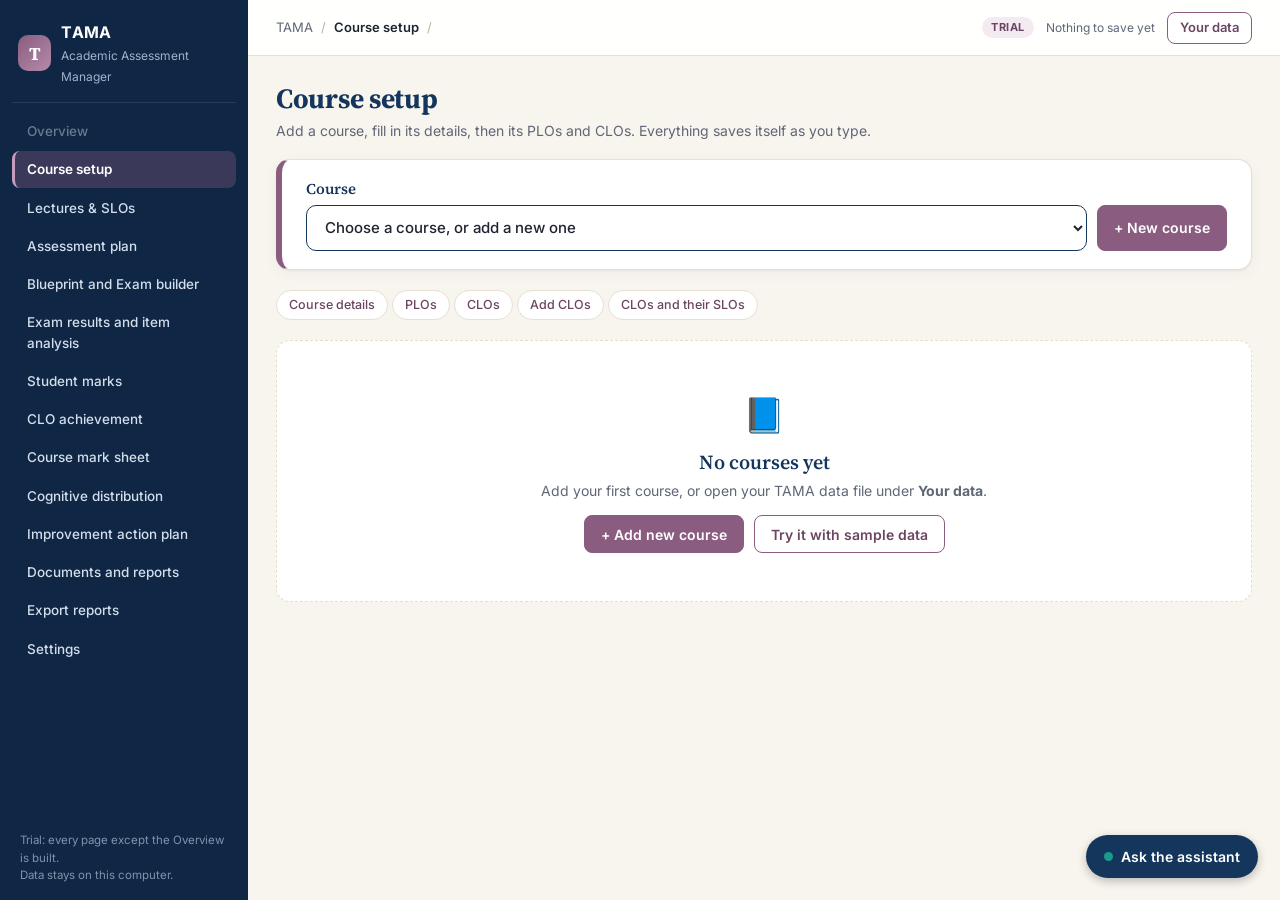
==== commit 50de9e12: "Trial: Settings and Export reports pages Co-Authored-By: Claude Opus 5.5 <noreply@anthropic.com> Cla" ====
--- a/course-setup-trial/index.html
+++ b/course-setup-trial/index.html
@@ -8,7 +8,7 @@
 <link rel="preconnect" href="https://fonts.googleapis.com">
 <link rel="preconnect" href="https://fonts.gstatic.com" crossorigin>
 <link href="https://fonts.googleapis.com/css2?family=Inter:wght@400;500;600;700&family=Source+Serif+4:opsz,wght@8..60,600;8..60,700&display=swap" rel="stylesheet">
-<link rel="stylesheet" href="styles.css?v=202611221710">
+<link rel="stylesheet" href="styles.css?v=202611221718">
 </head>
 <body>
 <aside class="side" id="side">
@@ -29,10 +29,10 @@
     <a href="#cognitive" data-page="cognitive">Cognitive distribution</a>
     <a href="#action-plan" data-page="action-plan">Improvement action plan</a>
     <a href="#documents" data-page="documents">Documents and reports</a>
-    <a class="off" title="Not part of this trial">Export reports</a>
-    <a class="off" title="Not part of this trial">Settings</a>
+    <a href="#export-reports" data-page="export-reports">Export reports</a>
+    <a href="#settings" data-page="settings">Settings</a>
   </nav>
-  <div class="side-foot">Trial: Course setup, Lectures &amp; SLOs, Assessment plan, the written exam blueprint, Exam results, Student marks, CLO achievement and the Course mark sheet are built.<br>Data stays on this computer.</div>
+  <div class="side-foot">Trial: every page except the Overview is built.<br>Data stays on this computer.</div>
 </aside>
 <div class="scrim" onclick="document.body.classList.remove('nav-open')"></div>
 
@@ -73,35 +73,37 @@
   </div>
 </div>
 
-<script src="js/util.js?v=202611221710"></script>
-<script src="js/store.js?v=202611221710"></script>
-<script src="js/links.js?v=202611221710"></script>
-<script src="js/importer.js?v=202611221710"></script>
-<script src="js/charts.js?v=202611221710"></script>
-<script src="js/app.js?v=202611221710"></script>
-<script src="js/plos.js?v=202611221710"></script>
-<script src="js/clos.js?v=202611221710"></script>
-<script src="js/cloimport.js?v=202611221710"></script>
-<script src="js/slos.js?v=202611221710"></script>
-<script src="js/slopage.js?v=202611221710"></script>
-<script src="js/plan.js?v=202611221710"></script>
-<script src="js/blueprint.js?v=202611221710"></script>
-<script src="js/questions.js?v=202611221710"></script>
-<script src="js/qimport.js?v=202611221710"></script>
-<script src="js/bpdownloads.js?v=202611221710"></script>
-<script src="js/papertpl.js?v=202611221710"></script>
-<script src="js/paperlayout.js?v=202611221710"></script>
-<script src="js/qbank.js?v=202611221710"></script>
-<script src="js/results.js?v=202611221710"></script>
-<script src="js/marks.js?v=202611221710"></script>
+<script src="js/util.js?v=202611221718"></script>
+<script src="js/store.js?v=202611221718"></script>
+<script src="js/links.js?v=202611221718"></script>
+<script src="js/importer.js?v=202611221718"></script>
+<script src="js/charts.js?v=202611221718"></script>
+<script src="js/app.js?v=202611221718"></script>
+<script src="js/plos.js?v=202611221718"></script>
+<script src="js/clos.js?v=202611221718"></script>
+<script src="js/cloimport.js?v=202611221718"></script>
+<script src="js/slos.js?v=202611221718"></script>
+<script src="js/slopage.js?v=202611221718"></script>
+<script src="js/plan.js?v=202611221718"></script>
+<script src="js/blueprint.js?v=202611221718"></script>
+<script src="js/questions.js?v=202611221718"></script>
+<script src="js/qimport.js?v=202611221718"></script>
+<script src="js/bpdownloads.js?v=202611221718"></script>
+<script src="js/papertpl.js?v=202611221718"></script>
+<script src="js/paperlayout.js?v=202611221718"></script>
+<script src="js/qbank.js?v=202611221718"></script>
+<script src="js/results.js?v=202611221718"></script>
+<script src="js/marks.js?v=202611221718"></script>
 <script src="js/charts2.js"></script>
-<script src="js/suggest.js?v=202611221710"></script>
-<script src="js/marksheet.js?v=202611221710"></script>
-<script src="js/cloach.js?v=202611221710"></script>
-<script src="js/cognitive.js?v=202611221710"></script>
-<script src="js/actionplan.js?v=202611221710"></script>
-<script src="js/docs.js?v=202611221710"></script>
-<script src="js/helpdata.js?v=202611221710"></script>
-<script src="js/ai.js?v=202611221710"></script>
+<script src="js/suggest.js?v=202611221718"></script>
+<script src="js/marksheet.js?v=202611221718"></script>
+<script src="js/cloach.js?v=202611221718"></script>
+<script src="js/cognitive.js?v=202611221718"></script>
+<script src="js/actionplan.js?v=202611221718"></script>
+<script src="js/docs.js?v=202611221718"></script>
+<script src="js/export.js?v=202611221718"></script>
+<script src="js/settings.js?v=202611221718"></script>
+<script src="js/helpdata.js?v=202611221718"></script>
+<script src="js/ai.js?v=202611221718"></script>
 </body>
 </html>
--- a/course-setup-trial/styles.css
+++ b/course-setup-trial/styles.css
@@ -678,3 +678,16 @@
 .dr-card .dr-s.ok { color: var(--ok); }
 .dr-card .dr-s.part { color: var(--warn); }
 .dr-card.soon { opacity: .7; }
+
+/* Settings */
+.brand .logo.has-img { background: #fff; padding: 3px; overflow: hidden; }
+.brand .logo.has-img img { max-width: 100%; max-height: 100%; object-fit: contain; display: block; }
+#top-logo { height: 28px; width: auto; max-width: 110px; object-fit: contain; margin-right: 10px; }
+.st-logos { display: grid; grid-template-columns: repeat(auto-fill, minmax(170px, 1fr)); gap: 12px; margin: 12px 0; }
+.st-logo { border: 1px solid var(--line); border-radius: 12px; padding: 10px; display: flex; flex-direction: column; gap: 6px; align-items: flex-start; background: var(--card); }
+.st-logo.on { border-color: var(--mauve); box-shadow: 0 0 0 2px var(--mauve-tint); }
+.st-pick { width: 100%; height: 90px; border: 0; background: var(--cream-soft); border-radius: 8px; display: grid; place-items: center; cursor: pointer; padding: 6px; }
+.st-pick img { max-width: 100%; max-height: 78px; object-fit: contain; }
+.st-nm { font-size: 12.5px; color: var(--soft); max-width: 100%; overflow: hidden; text-overflow: ellipsis; white-space: nowrap; }
+.st-forms { display: flex; flex-direction: column; gap: 6px; margin: 6px 0 10px; }
+.st-form { display: flex; justify-content: space-between; align-items: center; gap: 10px; flex-wrap: wrap; padding: 8px 12px; border: 1px solid var(--line); border-radius: 10px; background: var(--card); }
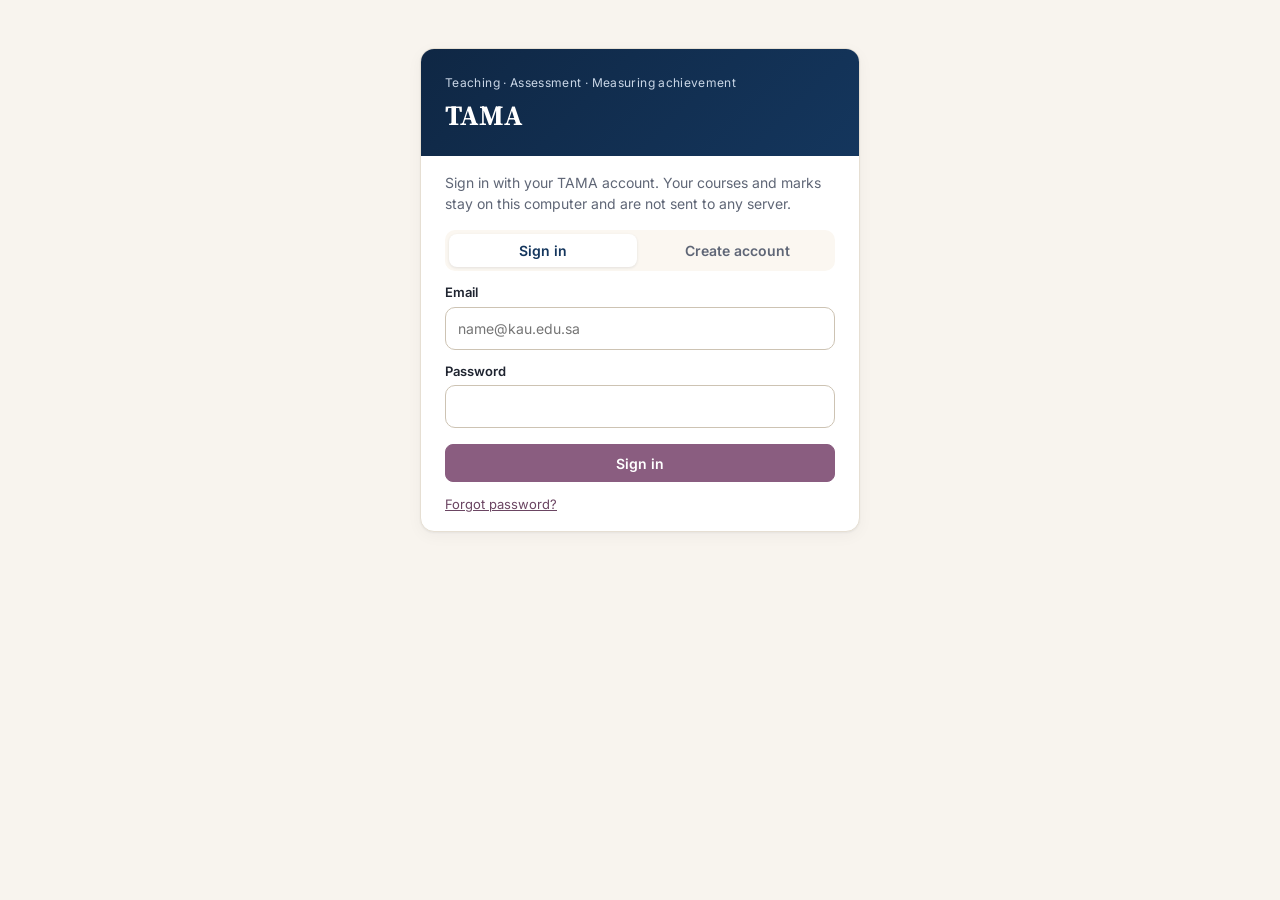
==== commit 6b895591: "Trial: sign-in Co-Authored-By: Claude Opus 5.5 <noreply@anthropic.com> Claude-Session: https://claud" ====
--- a/course-setup-trial/index.html
+++ b/course-setup-trial/index.html
@@ -8,9 +8,10 @@
 <link rel="preconnect" href="https://fonts.googleapis.com">
 <link rel="preconnect" href="https://fonts.gstatic.com" crossorigin>
 <link href="https://fonts.googleapis.com/css2?family=Inter:wght@400;500;600;700&family=Source+Serif+4:opsz,wght@8..60,600;8..60,700&display=swap" rel="stylesheet">
-<link rel="stylesheet" href="styles.css?v=202611221718">
+<link rel="stylesheet" href="styles.css?v=202611281201">
 </head>
 <body>
+<div id="gate" class="gate" hidden></div>
 <aside class="side" id="side">
   <div class="brand">
     <div class="logo">T</div>
@@ -43,6 +44,7 @@
     <div class="top-right">
       <span class="trial-tag">Trial</span>
       <span class="save-state" id="save-state"></span>
+      <span class="who-bar" id="who-bar" hidden></span>
       <button class="btn sm" id="btn-data">Your data</button>
     </div>
   </header>
@@ -73,37 +75,38 @@
   </div>
 </div>
 
-<script src="js/util.js?v=202611221718"></script>
-<script src="js/store.js?v=202611221718"></script>
-<script src="js/links.js?v=202611221718"></script>
-<script src="js/importer.js?v=202611221718"></script>
-<script src="js/charts.js?v=202611221718"></script>
-<script src="js/app.js?v=202611221718"></script>
-<script src="js/plos.js?v=202611221718"></script>
-<script src="js/clos.js?v=202611221718"></script>
-<script src="js/cloimport.js?v=202611221718"></script>
-<script src="js/slos.js?v=202611221718"></script>
-<script src="js/slopage.js?v=202611221718"></script>
-<script src="js/plan.js?v=202611221718"></script>
-<script src="js/blueprint.js?v=202611221718"></script>
-<script src="js/questions.js?v=202611221718"></script>
-<script src="js/qimport.js?v=202611221718"></script>
-<script src="js/bpdownloads.js?v=202611221718"></script>
-<script src="js/papertpl.js?v=202611221718"></script>
-<script src="js/paperlayout.js?v=202611221718"></script>
-<script src="js/qbank.js?v=202611221718"></script>
-<script src="js/results.js?v=202611221718"></script>
-<script src="js/marks.js?v=202611221718"></script>
+<script src="js/util.js?v=202611281201"></script>
+<script src="js/store.js?v=202611281201"></script>
+<script src="js/links.js?v=202611281201"></script>
+<script src="js/importer.js?v=202611281201"></script>
+<script src="js/charts.js?v=202611281201"></script>
+<script src="js/app.js?v=202611281201"></script>
+<script src="js/plos.js?v=202611281201"></script>
+<script src="js/clos.js?v=202611281201"></script>
+<script src="js/cloimport.js?v=202611281201"></script>
+<script src="js/slos.js?v=202611281201"></script>
+<script src="js/slopage.js?v=202611281201"></script>
+<script src="js/plan.js?v=202611281201"></script>
+<script src="js/blueprint.js?v=202611281201"></script>
+<script src="js/questions.js?v=202611281201"></script>
+<script src="js/qimport.js?v=202611281201"></script>
+<script src="js/bpdownloads.js?v=202611281201"></script>
+<script src="js/papertpl.js?v=202611281201"></script>
+<script src="js/paperlayout.js?v=202611281201"></script>
+<script src="js/qbank.js?v=202611281201"></script>
+<script src="js/results.js?v=202611281201"></script>
+<script src="js/marks.js?v=202611281201"></script>
 <script src="js/charts2.js"></script>
-<script src="js/suggest.js?v=202611221718"></script>
-<script src="js/marksheet.js?v=202611221718"></script>
-<script src="js/cloach.js?v=202611221718"></script>
-<script src="js/cognitive.js?v=202611221718"></script>
-<script src="js/actionplan.js?v=202611221718"></script>
-<script src="js/docs.js?v=202611221718"></script>
-<script src="js/export.js?v=202611221718"></script>
-<script src="js/settings.js?v=202611221718"></script>
-<script src="js/helpdata.js?v=202611221718"></script>
-<script src="js/ai.js?v=202611221718"></script>
+<script src="js/suggest.js?v=202611281201"></script>
+<script src="js/marksheet.js?v=202611281201"></script>
+<script src="js/cloach.js?v=202611281201"></script>
+<script src="js/cognitive.js?v=202611281201"></script>
+<script src="js/actionplan.js?v=202611281201"></script>
+<script src="js/docs.js?v=202611281201"></script>
+<script src="js/export.js?v=202611281201"></script>
+<script src="js/settings.js?v=202611281201"></script>
+<script src="js/helpdata.js?v=202611281201"></script>
+<script src="js/ai.js?v=202611281201"></script>
+<script type="module" src="js/auth.js?v=202611281201"></script>
 </body>
 </html>
--- a/course-setup-trial/styles.css
+++ b/course-setup-trial/styles.css
@@ -691,3 +691,32 @@
 .st-nm { font-size: 12.5px; color: var(--soft); max-width: 100%; overflow: hidden; text-overflow: ellipsis; white-space: nowrap; }
 .st-forms { display: flex; flex-direction: column; gap: 6px; margin: 6px 0 10px; }
 .st-form { display: flex; justify-content: space-between; align-items: center; gap: 10px; flex-wrap: wrap; padding: 8px 12px; border: 1px solid var(--line); border-radius: 10px; background: var(--card); }
+
+/* tick boxes inside a field box keep their normal size and sit next to their text (Dania 2026-11-27) */
+.tick-line input[type=checkbox], .tick-line input[type=radio] { width: 18px; height: 18px; min-height: 0; margin: 0; padding: 0; flex: 0 0 auto; accent-color: var(--mauve); cursor: pointer; }
+.tick-line { justify-content: flex-start; text-align: left; cursor: pointer; }
+.ir-kinds { flex-direction: column; align-items: flex-start; gap: 8px; }
+.ir-kinds .tick-line { margin: 0; font-size: 14px; }
+
+/* Sign-in (Dania 2026-11-28) */
+body.locked .side, body.locked .main, body.locked .scrim { display: none !important; }
+.gate { position: fixed; inset: 0; z-index: 1000; overflow-y: auto; background: var(--page); display: flex; align-items: flex-start; justify-content: center; padding: 48px 16px; }
+.gate-card { width: 100%; max-width: 440px; background: var(--card); border: 1px solid var(--line); border-radius: var(--radius); box-shadow: var(--shadow); overflow: hidden; }
+.gate-band { background: linear-gradient(135deg, var(--navy-deep), var(--navy)); color: #fff; padding: 22px 24px; }
+.gate-band small { color: #c9d6e6; font-size: 12px; letter-spacing: .03em; }
+.gate-band h1 { margin: 4px 0 0; font: 700 28px var(--serif); color: #fff; }
+.gate-note, .gate-view, .gate-err { margin: 16px 24px; }
+.gate-note { color: var(--soft); font-size: 14px; }
+.gate-view label { display: block; font-weight: 600; font-size: 13px; margin: 12px 0 4px; }
+.gate-view input { width: 100%; box-sizing: border-box; padding: 10px 12px; border: 1px solid var(--field); border-radius: 10px; font: inherit; background: #fff; color: var(--ink); }
+.gate-tabs { display: flex; gap: 6px; background: var(--cream-soft); border-radius: 10px; padding: 4px; }
+.gate-tabs button { flex: 1; border: 0; background: transparent; padding: 8px; border-radius: 8px; font: 600 14px var(--font); color: var(--soft); cursor: pointer; }
+.gate-tabs button.on { background: #fff; color: var(--navy); box-shadow: 0 1px 3px rgba(20,30,50,.1); }
+.gate-go { width: 100%; margin-top: 16px; justify-content: center; }
+.gate-muted { color: var(--soft); font-size: 13px; }
+.gate-muted a { color: var(--mauve-dark); }
+.gate-err { margin-top: 0; padding: 10px 12px; border: 2px solid #c77a1e; background: #fff4e5; border-radius: 10px; font-weight: 600; color: #7a4a0c; font-size: 13.5px; }
+.who-bar { font-size: 12.5px; color: var(--soft); white-space: nowrap; }
+.who-bar a { color: var(--mauve-dark); }
+.who-trial { color: var(--ok); }
+@media (max-width: 760px) { .who-bar { display: none; } }
